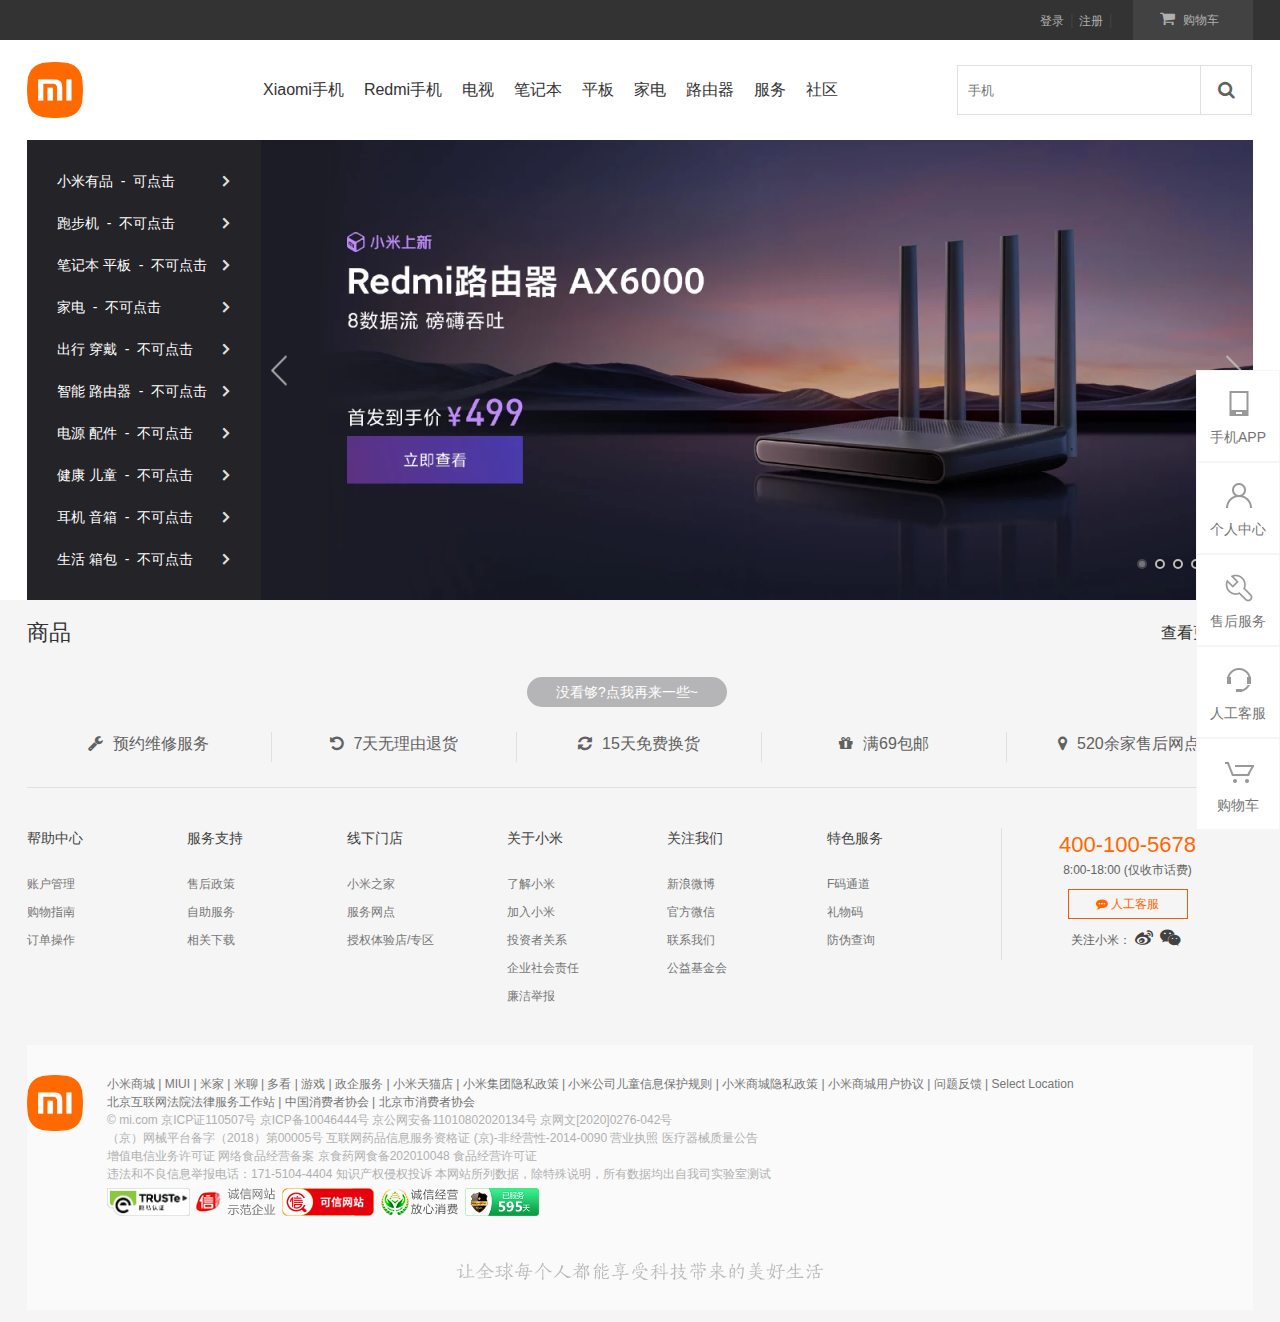
==== index/index.html @ d45a151d "基本功能都实现,第一次提交" ====
<!DOCTYPE html>
<html lang="en">

<head>
  <meta charset="UTF-8">
  <meta http-equiv="X-UA-Compatible" content="IE=edge">
  <meta name="viewport" content="width=device-width, initial-scale=1.0">
  <title>小米</title>
  <link rel="stylesheet" href="css/reset.css">
  <link rel="icon" href="images/favicon.ico">
  <link rel="stylesheet" href="font-awesome/css/font-awesome.min.css">
  <link rel="stylesheet" href="./css/global.css">
  <link rel="stylesheet" href="./css/mi.css">

</head>

<body>
  <!-- 头部导航栏 -->
  <div class="header">
    <div class="wrap clearfix">
      <!-- 导航栏左侧 -->

      <!-- 购物车 -->
      <div class="shopping">
        <a href="../shoppingCart/shoppingCart.html">
          <i class="fa fa-shopping-cart"></i>
          购物车 &nbsp;
        </a>
        <div class="shopping-list">
          <span>购物车中还没有商品，赶紧选购吧！</span>
        </div>
      </div>
      <!-- 导航栏右侧 -->
      <ul class="header-right">
        <li><a href="../login/login.html">登录</a><span>|</span></li>
        <li><a href="../register/register.html">注册</a><span>|</span></li>
      </ul>
    </div>
  </div>

  <!-- 顶部品牌列表 -->
  <div class="nav">
    <div class="wrap">
      <div class="nav-left">
        <a href="#">
          <img src="./images/logo-mi2.png">
        </a>
      </div>
      <div class="nav-center">
        <ul>
          <li class="open">
            <a href="#">Xiaomi手机</a>
          </li>
          <li class="open">
            <a href="#">Redmi手机</a>
          </li>
          <li class="open">
            <a href="#">电视</a>
          </li>
          <li class="open">
            <a href="#">笔记本</a>
          </li>
          <li class="open">
            <a href="#">平板</a>
          </li>
          <li class="open">
            <a href="#">家电</a>
          </li>
          <li class="router open">
            <a href="#">路由器</a>
          </li>
          <li>
            <a href="#">服务</a>
          </li>
          <li>
            <a href="#">社区</a>
          </li>
        </ul>
      </div>
      <div class="nav-right">
        <input id="sear" type="text" placeholder="手机">
        <button><i class="fa fa-search"></i></button>
      </div>
    </div>
  </div>

  <!-- 轮播图 -->
  <div class="banner">
    <div class="wrap">
      <div class="banner-box">
        <div class="slideshow">
          <!-- //轮播图 -->
          <ul class="slideshow-img-wrapper clearfix">
            <li class="slideItem slideActive">
              <a href="javascript:;">
                <img src="./images/90495f43f9a067b47b36c07d0bd2b4ff.webp">
              </a>
            </li>
            <li class="slideItem">
              <a href="javascript:;">
                <img src="./images/8e169482b8cbf7a68daaef1464881446.webp">
              </a>
            </li>
            <li class="slideItem">
              <a href="javascript:;">
                <img src="./images/e1a326a1a5db9d8be9c5767aab1b08c6.webp">
              </a>
            </li>
            <li class="slideItem">
              <a href="javascript:;">
                <img src="./images/74a51ccb0237755ef3ad7021a6e6d43c.webp">
              </a>
            </li>
            <li class="slideItem">
              <a href="javascript:;">
                <img src="./images/9778fda5f48d1aae93c4747a5274a1a1.jpg">
              </a>
            </li>
          </ul>
          <!-- //左边箭头 -->
          <div class="sildeshow-pre"></div>
          <!-- //右边箭头 -->
          <div class="sildeshow-next"></div>
          <!-- 小圆点 -->
          <nav class="slideshow-nav">
            <ul class="navUl">
              <li class="navItem navHover"></li>
              <li class="navItem"></li>
              <li class="navItem"></li>
              <li class="navItem"></li>
              <li class="navItem"></li>
            </ul>
          </nav>
        </div>
        <div class="slide">
          <ul>
            <li>
              <a href="../subpages/subpages.html" target="_blank">
                小米有品 &nbsp;-&nbsp; 可点击<i class="fa fa-angle-right"></i>
              </a>
            </li>
            <li>
              <a href="../datails/details.html">
                跑步机 &nbsp;-&nbsp; 不可点击<i class="fa fa-angle-right"></i>
              </a>
            </li>
            <li>
              <a href="javascript:;">
                笔记本 平板 &nbsp;-&nbsp; 不可点击<i class="fa fa-angle-right"></i>
              </a>
            </li>
            <li>
              <a href="javascript:;">
                家电 &nbsp;-&nbsp; 不可点击<i class="fa fa-angle-right"></i>
              </a>
            </li>
            <li>
              <a href="javascript:;">
                出行 穿戴 &nbsp;-&nbsp; 不可点击<i class="fa fa-angle-right"></i>
              </a>
            </li>
            <li>
              <a href="javascript:;">
                智能 路由器 &nbsp;-&nbsp; 不可点击<i class="fa fa-angle-right"></i>
              </a>
            </li>
            <li>
              <a href="javascript:;">
                电源 配件 &nbsp;-&nbsp; 不可点击<i class="fa fa-angle-right"></i>
              </a>
            </li>
            <li>
              <a href="javascript:;">
                健康 儿童 &nbsp;-&nbsp; 不可点击<i class="fa fa-angle-right"></i>
              </a>
            </li>
            <li>
              <a href="javascript:;">
                耳机 音箱 &nbsp;-&nbsp; 不可点击<i class="fa fa-angle-right"></i>
              </a>
            </li>
            <li>
              <a href="javascript:;">
                生活 箱包 &nbsp;-&nbsp; 不可点击<i class="fa fa-angle-right"></i>
              </a>
            </li>
          </ul>
        </div>
      </div>
    </div>
  </div>

  <!-- 商品展示块 -->
  <div class="page-main">
    <div class="wrap">
      <!-- 手机 -->
      <div class="home-brick-box">
        <div class="brick-hd">
          <div>
            <h2 class="title">商品</h2>
          </div>
          <div class="more">
            <a href="javascript:;">查看更多<i class="fa fa-angle-right"></i></a>
          </div>
        </div>
        <div class="brick-bd clearfix">
          <div class="brick-right clearfix">
            <!-- 获取数据的容器 -->
            <div class="brick-bd-right">
              <!-- 第一栏商品 -->
              <ul class="template-list">
                <!-- <li>
                  <a href="javascript:;">
                    <div><img src="./images/d764150a470174741d8b0b04515f7a78.webp"></div>
                    <h3>Redmi 10A</h3>
                    <p class="desc">大电量、大音量、大屏幕</p>
                    <p class="price"><span>649元起</span></p>
                  </a>
                </li> -->


                <!-- <li>
                  <a href="javascript:;">
                    <div><img src="./images/18d2099cb0b05bbd23cb1915dfc9d0d6.webp"></div>
                    <h3>Redmi K50 Pro</h3>
                    <p class="desc">2K直屏的狠旗舰</p>
                    <p class="price"><span>2999元起</span></p>
                  </a>
                </li>
                <li>
                  <a href="javascript:;">
                    <div><img src="./images/28c14106b688ac7ae88e761564789b37.webp"></div>
                    <h3>Redmi K50</h3>
                    <p class="desc">2K直屏的狠旗舰</p>
                    <p class="price"><span>2399元起</span></p>
                  </a>
                </li>
                <li>
                  <a href="javascript:;">
                    <div><img src="./images/28febc579eaea6b07c96c0ec48b89f7a.webp"></div>
                    <h3>Redmi K40S</h3>
                    <p class="desc">口碑真旗舰</p>
                    <p class="price"><span>1799元起</span></p>
                  </a>
                </li>
                <li>
                  <a href="javascript:;">
                    <div><img src="./images/1061cd8d46977b5291d481d0cd44105e.webp"></div>
                    <h3>Redmi K50 电竞版</h3>
                    <p class="desc">全线拉满的冷血旗舰</p>
                    <p class="price"><span>3299元起</span></p>
                  </a>
                </li>
                <li>
                  <a href="javascript:;">
                    <div><img src="./images/a7382271e3a677bf188679ca38d68a42.webp"></div>
                    <h3>Xiaomi 12 Pro</h3>
                    <p class="desc">全新骁龙8｜2K AMOLED屏幕</p>
                    <p class="price"><span>4699元起</span></p>
                  </a>
                </li>
                <li>
                  <a href="javascript:;">
                    <div><img src="./images/e870129c5c374088bf7cc46be0b7ace2.webp"></div>
                    <h3>Xiaomi 12</h3>
                    <p class="desc">全新骁龙8｜5000万主摄</p>
                    <p class="price"><span>3699元起</span></p>
                  </a>
                </li>
                <li>
                  <a href="javascript:;">
                    <div><img src="./images/63e15f377e87212d460592b4a1369ccd.webp"></div>
                    <h3>Xiaomi 12X</h3>
                    <p class="desc">骁龙870｜5000万主摄</p>
                    <p class="price"><span>2999元起</span></p>
                  </a>
                </li> -->
              </ul>
            </div>
          </div>
        </div>
      </div>

      <!-- 点击加载 -->
      <div class="kanbugou">没看够?点我再来一些~</div>
      <!-- 售后模块 -->
      <div class="afterSale">
        <div class="wrap">
          <div class="service">
            <ul class="list-service">
              <li><a href="javascript:;"><i class="fa fa-wrench"></i>预约维修服务</a></li>
              <li><a href="javascript:;"><i class="fa fa-undo"></i>7天无理由退货</a></li>
              <li><a href="javascript:;"><i class="fa fa-refresh"></i>15天免费换货</a></li>
              <li><a href="javascript:;"><i class="fa fa-gift"></i>满69包邮</a></li>
              <li><a href="javascript:;"><i class="fa fa-map-marker"></i>520余家售后网点</a></li>
            </ul>
          </div>
          <div class="links clearfix">
            <div class="links-left">
              <dl>
                <dt>帮助中心</dt>
                <dd><a href="javascript:;">账户管理</a></dd>
                <dd><a href="javascript:;">购物指南</a></dd>
                <dd><a href="javascript:;">订单操作</a></dd>
              </dl>
              <dl>
                <dt>服务支持</dt>
                <dd><a href="javascript:;">售后政策</a></dd>
                <dd><a href="javascript:;">自助服务</a></dd>
                <dd><a href="javascript:;">相关下载</a></dd>
              </dl>
              <dl>
                <dt>线下门店</dt>
                <dd><a href="javascript:;">小米之家</a></dd>
                <dd><a href="javascript:;">服务网点</a></dd>
                <dd><a href="javascript:;">授权体验店/专区</a></dd>
              </dl>
              <dl>
                <dt>关于小米</dt>
                <dd><a href="javascript:;">了解小米</a></dd>
                <dd><a href="javascript:;">加入小米</a></dd>
                <dd><a href="javascript:;">投资者关系</a></dd>
                <dd><a href="javascript:;">企业社会责任</a></dd>
                <dd><a href="javascript:;">廉洁举报</a></dd>
              </dl>
              <dl>
                <dt>关注我们</dt>
                <dd><a href="javascript:;">新浪微博</a></dd>
                <dd><a href="javascript:;">官方微信</a></dd>
                <dd><a href="javascript:;">联系我们</a></dd>
                <dd><a href="javascript:;">公益基金会</a></dd>
              </dl>
              <dl>
                <dt>特色服务</dt>
                <dd><a href="javascript:;">F码通道</a></dd>
                <dd><a href="javascript:;">礼物码</a></dd>
                <dd><a href="javascript:;">防伪查询</a></dd>
              </dl>
            </div>
            <div class="links-right">
              <h2 class="num">400-100-5678</h2>
              <p class="tim">8:00-18:00 (仅收市话费)</p>
              <p class="ser"><a href="javascript:;"><i class="fa fa-commenting"></i>人工客服</a></p>
              <p class="follow">
                <span class="tim">关注小米：</span>
                <a href="javascript:;"><i class="fa fa-weibo"></i></a>
                <a href="javascript:;"><i class="fa fa-weixin"></i><img class="showMi" src="./images/wx-img.png"></a>
              </p>
            </div>
          </div>
        </div>
      </div>

      <!-- 商标信息 -->
      <div class="site-brand clearfix">
        <div class="wrap clearfix">
          <div class="logo"></div>
          <div class="brand-text">
            <p class="sites">小米商城 | MIUI | 米家 | 米聊 | 多看 | 游戏 | 政企服务 | 小米天猫店 | 小米集团隐私政策 | 小米公司儿童信息保护规则 | 小米商城隐私政策 |
              小米商城用户协议
              | 问题反馈 | Select Location</p>
            <p class="sites">北京互联网法院法律服务工作站 | 中国消费者协会 | 北京市消费者协会</p>
            <p>
            <p> © mi.com 京ICP证110507号 京ICP备10046444号 京公网安备11010802020134号 京网文[2020]0276-042号</p>
            <p>（京）网械平台备字（2018）第00005号 互联网药品信息服务资格证 (京)-非经营性-2014-0090 营业执照 医疗器械质量公告</p>
            <p>增值电信业务许可证 网络食品经营备案 京食药网食备202010048 食品经营许可证</p>
            <p>违法和不良信息举报电话：171-5104-4404 知识产权侵权投诉 本网站所列数据，除特殊说明，所有数据均出自我司实验室测试</p>
            </p>
          </div>
          <div class="brand-links">
            <a href="javascript:;"><img src="./images/truste.png"></a>
            <a href="javascript:;"><img src="./images/v-logo-2.png"></a>
            <a href="javascript:;"><img src="./images/icon3.png"></a>
            <a href="javascript:;"><img src="./images/ba10428a4f9495ac310fd0b5e0cf8370.png"></a>
            <a href="javascript:;"><img src="./images/8db929caaf8cab755ae29640a8214dc6.png"></a>
          </div>
        </div>

        <div class="slogan">探索黑科技，小米为发烧而生</div>
      </div>

      <!-- 固定工具栏 -->
      <div class="tool-bar">
        <ul>
          <li class="tool-bar-list qrCodeFirst"><a href="javascript:;">
              <div>
                <img class="static" src="./images/98a23aae70f25798192693f21c4d4039.png">
                <img class="Bhover" src="./images/74c4fcb4475af8308e9a670db9c01fdf.png">
              </div>
              <span class="title">手机APP</span>

              <div class="qrCode">
                <img src="./images/78c30d4f259ed43ab20e810a522a6249.png">
                <span>扫码领取新人百元礼包</span>
                <div class="qrTriangle"></div>
              </div>
            </a></li>
          <li class="tool-bar-list"><a href="javascript:;">
              <div>
                <img class="static" src="./images/55cad219421bee03a801775e7309b920.png">
                <img class="Bhover" src="./images/41f858550f42eb1770b97faf219ae215.png">
              </div>
              <span class="title">个人中心</span>
            </a></li>
          <li class="tool-bar-list"><a href="javascript:;">
              <div>
                <img class="static" src="./images/12eb0965ab33dc8e05870911b90f3f13.png">
                <img class="Bhover" src="./images/95fbf0081a06eec7be4d35e277faeca0.png">
              </div>
              <span class="title">售后服务</span>
            </a></li>
          <li class="tool-bar-list"><a href="javascript:;">
              <div>
                <img class="static" src="./images/4f036ae4d45002b2a6fb6756cedebf02.png">
                <img class="Bhover" src="./images/5e9f2b1b0da09ac3b3961378284ef2d4.png">
              </div>
              <span class="title">人工客服</span>
            </a></li>
          <li class="tool-bar-list"><a href="javascript:;">
              <div>
                <img class="static" src="./images/d7db56d1d850113f016c95e289e36efa.png">
                <img class="Bhover" src="./images/692a6c3b0a93a24f74a29c0f9d68ec71.png">
              </div>
              <span class="title">购物车</span>
            </a></li>
          <li class="tool-bar-list toTop"><a href="javascript:;">
              <div>
                <img class="static" src="./images/totop.png">
                <img class="Bhover" src="./images/totop_hover.png">
              </div>
              <span class="title">回顶部</span>
            </a></li>
        </ul>
      </div>
      <script src="./js/axios.min.js"></script>
      <script src="./js/index.js"></script>
</body>

</html>
---- index/css/global.css ----
.clearfix::before,.clearfix::after{
  content: "";
  display: table;
  clear: both;
}
body{
  font: 14px/1.5 Helvetica Neue,Helvetica,Arial,Microsoft Yahei,Hiragino Sans GB,Heiti SC,WenQuanYi Micro Hei,sans-serif;
  min-width: 1226px;
}
a{
  text-decoration: none;
}

.wrap{
  width: 1226px;
  margin: 0 auto;
  /* border: 1px solid red; */
}
---- index/css/mi.css ----
/* 导航栏 */
.header {
  width: 100%;
  height: 40px;
  background-color: #333;
  line-height: 40px;
}

/* 导航栏左侧 */
.header-left {
  float: left;
}

/* 导航栏右侧 */
.header-right {
  float: right;
}

.header-right li:nth-child(3) {
  padding: 0 5px;
}

/* 购物车 */
.shopping {
  float: right;
  margin-left: 15px;
  position: relative;
}

.shopping a {
  width: 120px;
  height: 40px;
  background-color: #424242;
  display: block;
  text-align: center;
}

.shopping a:hover {
  background-color: white;
  color: #ff6700;
}

.shopping a i {
  font-size: 16px;
  margin-right: 4px;
}

/* 鼠标悬停购物车显示内容 */
.shopping:hover>.shopping-list {
  height: 100px;
  /* 过渡高度 */
}

/* 购物车内容 */
.shopping-list {
  width: 316px;
  height: 0px;
  line-height: 100px;
  overflow: hidden;
  background-color: #fff;
  box-shadow: 0 2px 10px rgba(0, 0, 0, .15);
  position: absolute;
  top: 40px;
  right: 0;
  text-align: center;
  transition: all .5s;
  /* 过渡，设置高度为0，overflow隐藏元素 */
  z-index: 999;
}

/* 购物车内容字体 */
.shopping-list span {
  font-size: 12px;
}

/* 导航栏左右侧li浮动 */
.header li {
  position: relative;
  float: left;
  height: 40px;
}

/* 导航栏中的a标签 */
.header a {
  font-size: 12px;
  color: #B0B0B0;
}

.header li a:hover {
  color: white;
}

/* 导航栏中的间隔线 */
.header span {
  margin: 0 5.6px;
  color: #424242;
}

/* 导航栏下载app中的下拉列表 */
.download-picture {
  overflow: hidden;
  position: absolute;
  right: -23px;
  width: 124px;
  height: 0px;
  box-shadow: 0 1px 5px #aaa;
  transition: height .5s;
  /* 给下载app添加过渡 */
  z-index: 9999;
  background-color: whitesmoke;
  border-radius: 5%;
}

.download-picture img {
  display: block;
  width: 90px;
  height: 90px;
  padding-top: 18px;
  margin: 0 auto;
  /* z-index: 999; */
}

/* 下载app下拉列表中的文字 */
.download-picture div {
  text-align: center;
  color: #424242;
}

/* 下载app所在的li */
.download {
  position: relative;
  cursor: pointer;
  z-index: 999;
}

.download:hover>.download-picture {
  height: 148px;
}

.download:hover>.triangle {
  display: block;
  opacity: 1;
}

/* 绘制三角形▲ */
.triangle {
  position: absolute;
  bottom: 0px;
  left: 20%;
  border-bottom: 8px white solid;
  border-left: 8px transparent solid;
  border-right: 8px transparent solid;
  opacity: 0;
  transition: opacity .5s;
}

/* 顶部品牌列表 */
.nav {
  width: 100%;
  height: 100px;
  position: relative;
}

/* 品牌列表左部logo */
.nav-left img {
  width: 56px;
  height: 56px;
  float: left;
  margin-top: 22px;
}

/* 图片触摸效果 */
.nav-left img:hover {
  transform: translateX(2%);
}

/* 品牌列表中间 */
.nav-center>ul {
  width: 850px;
  height: 100px;
  float: left;
  padding-left: 170px;
  box-sizing: border-box;
}

.nav-center ul li {
  line-height: 100px;
  padding: 0 10px;
  float: left;
  cursor: pointer;
}

.nav-center>ul>li>a {
  color: #333333;
  font-size: 16px;
}

.nav-center>ul>li:hover>a {
  color: #ff6700;
}

/* menu下拉列表 */
.navMenuList {
  width: 100%;
  height: 0px;
  overflow: hidden;
  position: absolute;
  top: 100px;
  left: 0;
  z-index: 150;
  transition: height .5s;
}

.navMenuList .nav-center-list {
  position: absolute;
  top: 0px;
  left: 0;
  background-color: white;
  width: 100%;
  height: 100%;
}

/* .nav-center .open:hover~.navMenuList {
  height: 229px;
  box-shadow: 0 3px 4px rgb(0, 0, 0, .18);
  border-top: 1px solid #e0e0e0;
}

.navMenuList:hover {
  height: 229px;
  box-shadow: 0 3px 4px rgb(0, 0, 0, .18);
  border-top: 1px solid #e0e0e0;
} */

/* 列表定位 */
.nav-center-list li {
  float: left;
  width: 180px;
  padding-top: 35px;
}

/* 列表中li的右边框间隔线 */
.nav-img-box {
  position: relative;
  width: 100%;
  height: 110px;
  margin-top: 35px;
  border-right: 1px solid #e0e0e0;
  box-sizing: border-box;
}

/* 列表下li中的图片大小 */
.nav-img-box img {
  width: 160px;
  height: 110px;
  line-height: 0px;
}

/* 列表下li中的p元素重新设置行高 */
.nav-img-box p {
  line-height: 20px;
  font-size: 12px;
  text-align: center;
  color: #333;
}

.nav-img-box>div {
  position: absolute;
  top: 125px;
  left: 25%;
}

/* 单独设置电视li的定位 */
.televisionBar .nav-img-box>div {
  left: 5%;
}

/* 单独设置笔记本li的定位 */
.notebook .nav-img-box>div {
  left: 20px;
}

/* 单独设置家电li的定位 */
.homeMachine .nav-img-box>div {
  left: 15px;
}

/* 单独设置路由器li的定位 */
.router .nav-img-box>div {
  left: 40px;
}

/* 列表中li触摸变色 */
.nav-img-box p:last-of-type {
  color: #ff6700;
}

/* 品牌列表右侧 */
.nav-right {
  position: relative;
  float: right;
  margin-top: 25px;
  width: 296px;
  height: 50px;
}

/* 输入框 */
.nav-right>input {
  float: left;
  width: 222px;
  height: 48px;
  padding: 0 10px;
  border: 1px solid #e0e0e0;
  border-right: none;
  outline: none;
  transition: all .3s;
}

/* 按钮 */
.nav-right>button {
  float: left;
  width: 52px;
  height: 50px;
  background-color: white;
  border: 1px solid #e0e0e0;
  cursor: pointer;
  transition: all .3s;
  font-size: 18px;
  color: #616161;
}

/* button触摸效果 */
/* .nav-right>button:hover {
  background-color: #ff6700;
  border-color: #ff6700;
  color: white;
} */

/* input触摸效果 */
/* .nav-right input:hover,
.nav-right input:hover+button {
  border-color: #B0B0B0;
} */

/* input获得焦点 */
/* .nav-right input:focus,
.nav-right input:focus+button {
  border-color: #ff6700;
} */

/* input的下拉框 */
.search-list {
  display: none;
  position: absolute;
  top: 50px;
  width: 242px;
  height: 241px;
  border: 1px solid #ff6700;
  border-top: none;
  overflow: hidden;
  background-color: white;
  z-index: 99;
}

/* .nav-right input:focus~.search-list {
  display: block;
} */

/* 设置下拉框中的历史内容 */
.search-list ul li {
  width: 228px;
  height: 25px;
  padding-left: 15px;
  padding-top: 5px;
  color: #424242;
  border-style: none;
  font-size: 12px;
}

/* 历史内容触摸效果 */
.search-list ul li:hover {
  background-color: #f3f3f3;
}

/* 中间容器 */
.banner,
.banner-box {
  width: 100%;
  height: 460px;
}

/* 轮播图外层 */
.banner-box {
  position: relative;
}

/* 轮播图 */
.slideshow {
  width: 100%;
  height: 460px;
  position: relative;
  overflow: hidden;
}

/* 轮播图ul容器 */
.slideshow-img-wrapper {
  position: absolute;
  height: 460px;
}

.slideItem {
  position: absolute;
  opacity: 0;
  transition: all 2s;
}

/* 轮播图选择 */
.slideActive {
  z-index: 9;
  opacity: 1;
}

/* 轮播图图片 */
.slideshow-img-wrapper>li>a>img {
  width: 1226px;
  height: 460px;
  /* opacity: 1; */
  transition: all .5s;
}

/* 轮播图左侧菜单 */
.slide {
  position: absolute;
  top: 0;
  height: 460px;
  width: 234px;
  background-color: rgba(41, 40, 40, 0.6);
  padding: 20px 0;
  box-sizing: border-box;
  z-index: 100;
}

/* 轮播图左侧菜单li */
.slide>ul>li {
  height: 42px;
  line-height: 42px;
  padding-left: 30px;
  cursor: pointer;
}

.slide>ul>li:hover {
  background-color: #ff6700;
}

.slide>ul>li>a {
  display: block;
  color: white;
  font-size: 14px;
  height: 46px;
  width: 202px;
}

/* li中的箭头→ */
.slide>ul>li>a>i {
  float: right;
  line-height: 42px;
  margin-right: 30px;
  font-weight: bolder;
  font-size: 18px;
  color: #e0e0e0;
}

/* 左侧菜单的滑动列表 */
.slide-list {
  display: none;
  position: absolute;
  top: 0px;
  left: 234px;
  width: 992px;
  height: 460px;
  background-color: white;
  border-left: none;
  box-shadow: 0 8px 16px rgba(0, 0, 0, .18);
  z-index: 100;
}

/* 菜单栏触摸效果 */
.slide>ul>li:hover .slide-list {
  display: block;
}

/* 菜单栏下的ul大小 */
.slide-list>ul {
  width: 248px;
  height: 458px;
  float: left;
}

.slide-list>ul>li {
  width: 225px;
  height: 40px;
  padding: 18px 0px 18px 20px;
}

.slide-list>ul>li>a {
  display: block;
  height: 100%;
}

/* 滑动列表图片 */
.slide-list>ul>li img {
  float: left;
  height: 100%;
  margin-right: 15px;
}

.slide-list>ul>li>a>span {
  float: left;
  color: #333;
}

/* 滑动三栏样式 */
.slide-list-three {
  width: 744px;
}

/* 滑动两栏列表 */
.slide-list-two {
  width: 496px;
}

/* 轮播图箭头 */
.slideshow div {
  position: absolute;
  width: 41px;
  height: 69px;
  top: 50%;
  transform: translateY(-50%);
  cursor: pointer;
  border-radius: 3%;
  z-index: 99;
}

/* 左侧箭头 */
.sildeshow-pre {
  left: 234px;
  background: url(../images/icon-slides.png) no-repeat -84px 50%;
}

.sildeshow-pre:hover {
  background-position: 0px;
}

/* 右侧箭头 */
.sildeshow-next {
  right: 0;
  background: url(../images/icon-slides.png) no-repeat -125px 50%;
}

.sildeshow-next:hover {
  background-position: -43px;
}

/* 轮播图切换图标 */
.slideshow-nav {
  position: absolute;
  right: 30px;
  bottom: 20px;
  width: 90px;
  height: 21px;
  z-index: 99;
}

/* 设置导航点样式 */
.navItem {
  width: 6px;
  height: 6px;
  border: 2px solid rgb(187, 187, 187);
  border-radius: 50%;
  background-color: rgba(0, 0, 0, .4);
  float: left;
  margin: 0 4px;
  cursor: pointer;
}

/* 导航点触摸样式 */
/* .navItem:hover {
  border: 2px solid rgba(0, 0, 0, .4);
  background-color: hsla(0, 0%, 100%, .4);
} */
.navHover {
  border: 2px solid rgba(0, 0, 0, .4);
  background-color: hsla(0, 0%, 100%, .4);
}

/* 广告列表 */
.advertisement {
  width: 100%;
  height: 170px;
  background-color: white;
  margin: 14px 0 26px;
}

/* 广告第一块 */
.advertisement-aside {
  float: left;
  width: 228px;
  height: 164px;
  padding: 3px;
  /* background-color: #5f5750; */
}

/* 广告后三块 */
.advertisement-img {
  float: left;
  width: 316px;
  height: 170px;
  margin-left: 14.66px;
  transition: all .2s linear;
}

.advertisement-img:hover {
  box-shadow: 0 15px 30px rgba(0, 0, 0, .2);
}

.advertisement-img img {
  width: 100%;
}

/* 广告第一块中的内容 */
.advertisement-aside>ul>li {
  position: relative;
  float: left;
  width: 70px;
  height: 82px;
  padding: 0 3px;
}

.advertisement-aside>ul>li>a:hover {
  opacity: 1;
}

.advertisement-aside>ul>li>a {
  display: block;
  padding-top: 18px;
  opacity: .7;
  color: white;
  text-align: center;
  transition: all .3s;
}

.advertisement-aside>ul>li>a>i {
  display: block;
  margin-bottom: 5px;
  font-size: 21px;
}

.advertisement-aside>ul>li>a>span {
  font-size: 12px;
}

/* 底部边框线 */
.row::before {
  position: absolute;
  bottom: 0;
  left: 6px;
  content: '';
  width: 64px;
  height: 1px;
  background-color: #847d77;
}

/* 右边框线 */
.col::after {
  position: absolute;
  right: 0;
  bottom: 6px;
  content: '';
  height: 64px;
  width: 1px;
  background-color: #847d77;
}

/* 底部商品块 */
.page-main {
  padding: 4px 0px 12px 0px;
  background-color: #f5f5f5;
}

/* 手机展示单独横幅 */
.home-banner-box {
  height: 120px;
  margin: 22px 0;
}

.home-banner-box img {
  width: 100%;
}

/* 商品块列表 */
.home-brick-box {
  margin-bottom: 15px;
}

/* 头部 */
.brick-hd {
  height: 58px;
  line-height: 58px;
}

/* 头部标题 */
.brick-hd .title {
  float: left;
  font-size: 22px;
  font-weight: 200;
  color: #333;
}

/* 头部更多 */
.brick-hd .more {
  float: right;
}

.brick-hd>.more>a {
  color: #333;
  font-size: 16px;
  transition: all .3s;
}

.brick-hd>.more>a>i {
  width: 12px;
  height: 12px;
  padding: 4px;
  margin-left: 8px;
  border-radius: 9px;
  background-color: #aaa;
  color: white;
  line-height: 12px;
  text-align: center;
  transition: all .3s;
}

/* 头部更多的触摸动画 */
.brick-hd>.more>a:hover {
  color: #ff6700;
}

.brick-hd>.more>a:hover i {
  background-color: #ff6700;
}

/* .brick-bd内容 */
.brick-bd {
  position: relative;
}

/* 添加动画效果 */
.brick-bd ul>li {
  transition: all .3s;

}

/* 内容左边条幅 */
.brick-bd-left {
  float: left;
  width: 234px;
  height: 614px;
  padding-bottom: 14px;
}

.brick-bd-left>ul>li {
  background-color: white;
  height: 614px;
}

.brick-bd-left img {
  width: 100%;
  height: 100%;
}

.kanbugou {
  text-align: center;
  line-height: 30px;
  color: white;
  margin-left: 500px;
  width: 200px;
  height: 30px;
  background-color: rgba(85, 84, 89, 0.4);
  border-radius: 15px;

}

/* 内容右边 */
.brick-right {
  float: left;
}

.brick-bd-right {
  float: left;
  width: 100%;
  /* background-color: #f5f5f5; */
}

.brick-bd-right>ul>li {
  height: 300px;
  width: 23%;
  margin: 0 0 14px 14px;
  background-color: white;
  float: left;
}

.brick-bd ul>li:hover {
  box-shadow: 0 15px 30px rgba(0, 0, 0, .1);
  transform: perspective(650px) translate3d(0, -2px, 10px);
}

.brick-bd-right>ul>li>a {
  display: block;
  height: 300px;
  box-sizing: border-box;
  padding: 20px 0;
}

/* li中的图片 */
.brick-bd-right>ul>li img {
  width: 160px;
  height: 160px;
  display: block;
  margin: 0 auto;
}

.brick-bd-right>ul>li>a h3,
.brick-bd-right>ul>li>a p {
  text-align: center;
  white-space: nowrap;
  text-overflow: ellipsis;
  overflow: hidden;
}

/* 小标题 */
.brick-bd-right>ul>li>a h3 {
  color: #333;
  margin: 15px 10px 3px;
}

/* 描述 */
.brick-bd-right>ul>li>a .desc {
  font-size: 12px;
  height: 18px;
  margin: 0 8px 10px;
  color: #b0b0b0;
}

/* 价格 */
.brick-bd-right>ul>li>a .price {
  margin: 0 10px 14px;
  text-align: center;
}

.price>span {
  color: #ff6700;
}

.price>del {
  color: #B0B0B0;
  margin-left: 8px;
}

/* 智能穿戴模块 */
.smartDress>.brick-hd>.more>div {
  float: left;
  line-height: 58px;
  margin-left: 30px;
}

/* 重置更多模块 */
.smartDress .more>div>a {
  color: #333;
  font-size: 16px;
  padding-bottom: 3px;
}

/* 要添加的JS属性 */
.hover {
  color: #ff6700 !important;
  border-bottom: 2px solid #ff6700 !important;
  transition: all .3s;
}

.mineSty {
  color: #ff6700 !important;
  border-bottom: 2px solid #ff6700 !important;
}

.otherSty {
  color: #333 !important;
  border-bottom: none !important;
}

/* 重新定位右侧的内容 */
.smartDress .brick-right {
  position: absolute;
  left: 234px;
}

.conceal {
  display: none;
}

/* 重置最后一块内容第一部分 */
#lastCon {
  position: relative;
  width: 234px;
  height: 143px;
  cursor: pointer;
}

/* 图片容器 */
.prohalf .pic {
  position: absolute;
  top: 31.5px;
  right: 25px;
}

.prohalf .pic img {
  width: 80px;
  height: 80px;
}

/* 产品介绍 */
.prohalf .title {
  font-size: 14px;
  font-weight: 400;
  color: #333;
  padding-top: 40px;
  padding-left: 30px;
}

.prohalf .price {
  color: #ff6700;
  padding-top: 5px;
  padding-left: 30px;
}

.lookMore .more {
  margin: 50px 0px 0px 30px;
}

/* 最后一块内容第二部分 */
.lookMore .more span {
  display: block;
  font-size: 18px;
}

/* 内容介绍 */
.lookMore .more small {
  display: block;
  font-size: 12px;
  color: #757575;
}

/* 图标 */
.lookMore .icon {
  position: absolute;
  top: 45px;
  right: 45px;
  color: #ff6700;
}

.lookMore .icon i {
  font-size: 55px;
}

/* 平板模块 */
#def {
  border-bottom: 2px solid #ff6700;
  color: #ff6700;
}

/* 家电模块 */
/* 重置左边框列表 */
#first-item {
  width: 234px;
  height: 300px;
  margin-bottom: 14px;
  cursor: pointer;
}

#first-item>li {
  width: 234px;
  height: 300px;
}

#first-item>li>img {
  width: 234px;
  height: 300px;
}

/* 视频模块 */
.video {
  background-color: red;
}

.video>li {
  width: 296px;
  height: 285px;
  float: left;
  margin: 0px 0px 14px 14px;
  background-color: white;
}

.video>.video-first {
  margin: 0 0 14px 0;
}

/* 视频图片块 */
.video-img {
  position: relative;
}

.video>li>a>div {
  width: 296px;
  height: 180px;
}

.video>li>a>div>img {
  height: 100%;
  width: 100%;
}

.video>li>a>div>span {
  position: absolute;
  left: 20px;
  bottom: 10px;
  width: 32px;
  height: 20px;
  background-color: rgba(0, 0, 0, .6);
  border: 2px solid #fff;
  border-radius: 12px;
  color: #fff;
  text-align: center;
  transition: all .2s;
}

.video-img:hover span {
  background-color: #ff6700;
  border-color: #ff6700;
}

/* 视频标题信息 */
.video>li>a>p {
  margin: 0 14px 6px;
  font-size: 14px;
  font-weight: 400;
  text-align: center;
  color: #333;
  white-space: nowrap;
  text-overflow: ellipsis;
  overflow: hidden;
}

.video .title {
  margin-top: 25px;
}

.video .desc {
  color: #b0b0b0;
  font-size: 12px;
}

/* 售后栏 */
.service {
  border-bottom: 1px solid #e0e0e0;
  height: 80px;
}

.service>.list-service>li {
  float: left;
  width: 19.9%;
  height: 30px;
  margin-top: 25px;
  font-size: 16px;
  text-align: center;
  border-right: 1px solid #e0e0e0;
}

.service>.list-service>li:last-child {
  border-style: none;
}

.service>.list-service>li>a {
  color: #616161;
  transition: color .2s;
}

.service>.list-service>li>a:hover {
  color: #ff6700;
}

.service>.list-service>li>a>i {
  margin-right: 10px;
}

/* 链接左边栏 */
.links {
  padding: 40px 0;
}

.links>.links-left>dl {
  float: left;
  width: 160px;
}

.links-left>dl>dt {
  color: #424242;
  margin-bottom: 26px;
  font-size: 14px;
}

.links-left>dl>dd {
  font-size: 12px;
  margin-top: 10px;
}

.links-left>dl>dd>a {
  color: #757575;
}

.links-left>dl>dd>a:hover {
  color: #ff6700;
}

/* 链接右边栏 */
.links>.links-right {
  float: right;
  width: 251px;
  border-left: 1px solid #e0e0e0;
  text-align: center;
  color: #616161;
}

.links>.links-right p {
  margin-bottom: 10px;
}

.links>.links-right a {
  color: #424242;
}

.links>.links-right>.num {
  font-size: 22px;
  color: #ff6700;
}

.links>.links-right .tim {
  font-size: 12px;
}

.links>.links-right .follow i {
  font-size: 18px;
}

.links>.links-right .ser a {
  display: inline-block;
  width: 118px;
  height: 28px;
  font-size: 12px;
  border: 1px solid #f25807;
  line-height: 28px;
  color: #ff6700;
  transition: all .3s;
}

.links-right i {
  margin-right: 3px;
}

.links>.links-right .ser a:hover {
  background-color: #f25807;
  color: #fff;
}

.links>.links-right .follow .fa:hover {
  color: #ff6700;
}

.follow {
  position: relative;
}

.links>.links-right .showMi {
  width: 126px;
  height: 126px;
  position: absolute;
  top: 20px;
  left: 100px;
  display: none;
  z-index: 99;
}

.links>.links-right .follow .fa-weixin:hover+img {
  display: block;
}

/* 注册商标 */
.site-brand {
  position: relative;
  padding: 30px 0;
  font-size: 12px;
  background-color: #fafafa;
}

.site-brand .logo {
  position: absolute;
  height: 56px;
  width: 56px;
  margin-right: 20px;
  background: url('../images/logo-mi2.png') no-repeat;
  background-size: 100%;
}

.site-brand .brand-text {
  margin-left: 80px;
  color: #b0b0b0;
}

.site-brand .sites {
  color: #757575;
}

.site-brand .brand-links {
  margin-top: 5px;
  margin-left: 80px;
}

.site-brand .brand-links img {
  height: 28px;
}

.site-brand .slogan {
  margin: 40px auto 0;
  width: 100%;
  height: 19px;
  background: url('../images/slogan2020.png') no-repeat;
  background-position-x: 50%;
  text-indent: -999em;
  overflow: hidden;
}

/* 固定工具栏 */
.tool-bar {
  position: fixed;
  bottom: 70px;
  right: 0;
  z-index: 99;
  display: none;
}

.tool-bar ul li {
  position: relative;
  width: 82px;
  height: 90px;
  border: 1px solid #f5f5f5;
  background-color: #fff;
  text-align: center;
  cursor: pointer;
}

.tool-bar img {
  position: absolute;
  left: 27px;
  top: 18px;
  width: 30px;
  height: 30px;
}

.tool-bar a {
  color: #757575;
}

.tool-bar-list .Bhover {
  display: none;
}

.tool-bar-list span {
  display: block;
  width: 100%;
  position: absolute;
  top: 56px;
  text-align: center;
}

/* 返回顶部 */
.tool-bar .toTop {
  margin-top: 14px;
  display: none;
}

.tool-bar-list .qrCode {
  position: absolute;
  left: -145px;
  width: 130px;
  height: 190px;
  text-align: center;
  background-color: #fff;
  border: 1px solid #f5f5f5;
  display: none;
  transition: all .3s;
  z-index: 9999;
}

.tool-bar-list .qrCode img {
  height: 100px;
  width: 100px;
  position: relative;
  top: 20px;
  left: 0;
}

.tool-bar-list .qrCode span {
  margin-top: 80px;
  padding: 0 25px;
  width: auto;
  color: #757575;
}

.tool-bar .tool-bar-list:hover .title {
  color: #ff6700;
}

.tool-bar .qrCodeFirst:hover .qrCode {
  display: block;
}

/* 三角形 */
.qrTriangle {
  position: absolute;
  top: 36px;
  left: 131px;
  border-left: solid 8px rgba(0, 0, 0, .05);
  border-top: solid 8px transparent;
  border-bottom: solid 8px transparent;

}

/* 固定窗口显示 */
@media screen and (min-width:1040px) {
  .tool-bar {
    display: block;
  }
}
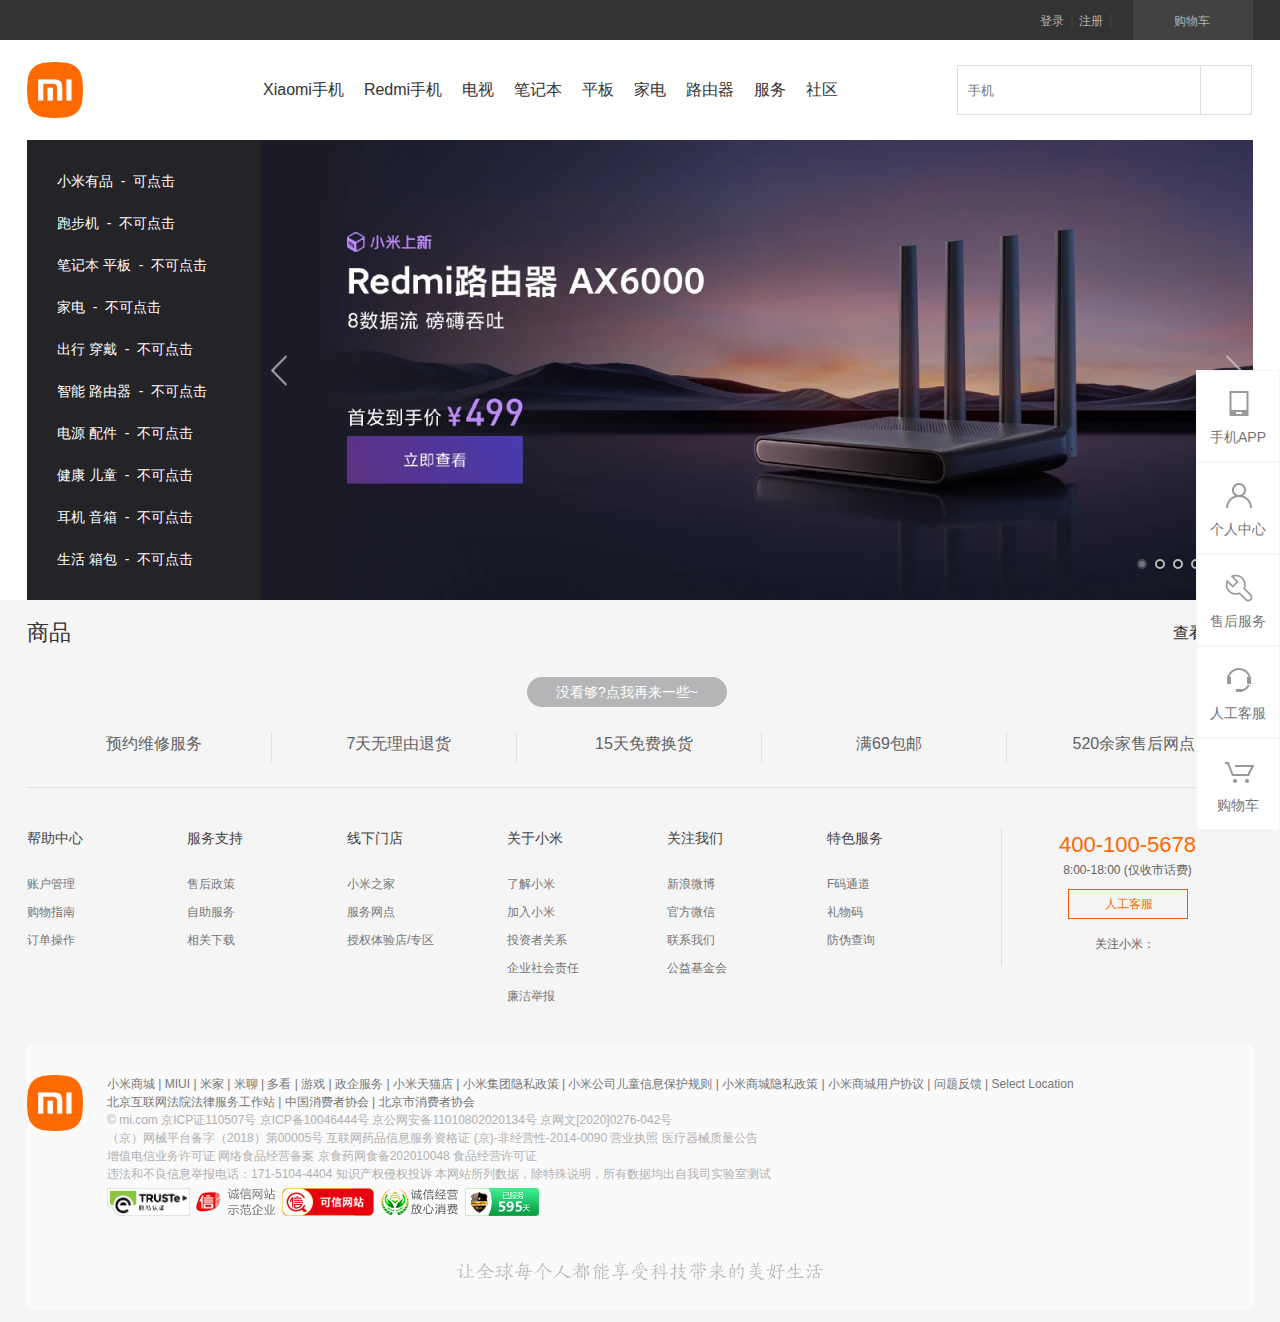
==== commit 71456cc0: "小修改" ====
--- a/index/index.html
+++ b/index/index.html
@@ -8,7 +8,6 @@
   <title>小米</title>
   <link rel="stylesheet" href="css/reset.css">
   <link rel="icon" href="images/favicon.ico">
-  <link rel="stylesheet" href="font-awesome/css/font-awesome.min.css">
   <link rel="stylesheet" href="./css/global.css">
   <link rel="stylesheet" href="./css/mi.css">
 
